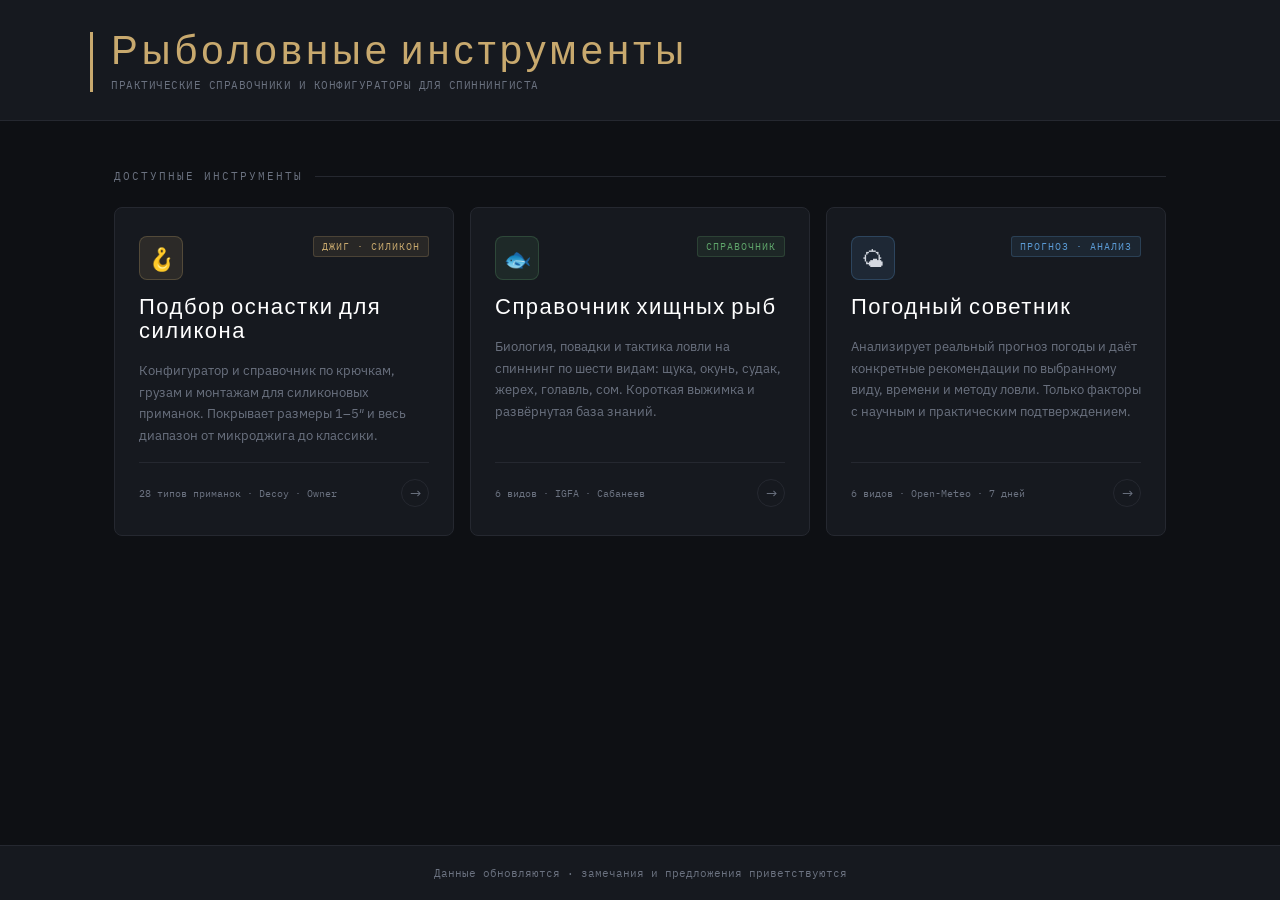
==== index.html @ ce031228 "feat: добавить плитку погодного советника на главную страницу" ====
<!DOCTYPE html>
<html lang="ru">
<head>
  <!-- Yandex.Metrika counter -->
<script type="text/javascript">
    (function(m,e,t,r,i,k,a){
        m[i]=m[i]||function(){
            (m[i].a=m[i].a||[]).push(arguments)
        };
        m[i].l=1*new Date();
        for (var j = 0; j < document.scripts.length; j++) {if (document.scripts[j].src === r) { return; }}
        k=e.createElement(t),a=e.getElementsByTagName(t)[0],k.async=1,k.src=r,a.parentNode.insertBefore(k,a)
    })(window, document,'script','https://mc.yandex.ru/metrika/tag.js?id=109350380', 'ym');

    ym(109350380, 'init', {ssr:true, webvisor:true, clickmap:true, ecommerce:"dataLayer", referrer: document.referrer, url: location.href, accurateTrackBounce:true, trackLinks:true});
</script>
<noscript><div><img src="https://mc.yandex.ru/watch/109350380" style="position:absolute; left:-9999px;" alt="" /></div></noscript>
<!-- /Yandex.Metrika counter -->
<meta charset="UTF-8">
<meta name="viewport" content="width=device-width, initial-scale=1.0">
<title>Рыболовные инструменты</title>
<link href="https://fonts.googleapis.com/css2?family=Bebas+Neue&family=IBM+Plex+Mono:wght@400;500&family=IBM+Plex+Sans:wght@300;400;500&display=swap" rel="stylesheet">
<style>
  :root {
    --bg:      #0e1014;
    --surface: #16191f;
    --surface2: #1c1f27;
    --border:  #252830;
    --accent:  #c8a96e;
    --text:    #d4d8e0;
    --muted:   #6b7280;
  }

  *, *::before, *::after { box-sizing: border-box; margin: 0; padding: 0; }

  body {
    background: var(--bg);
    color: var(--text);
    font-family: 'IBM Plex Sans', sans-serif;
    min-height: 100vh;
    display: flex;
    flex-direction: column;
    -webkit-font-smoothing: antialiased;
  }

  .site-header {
    border-bottom: 1px solid var(--border);
    background: var(--surface);
    padding: 32px 24px 28px;
  }

  .header-inner {
    max-width: 1100px;
    margin: 0 auto;
    border-left: 3px solid var(--accent);
    padding-left: 18px;
  }

  .site-title {
    font-family: 'Bebas Neue', sans-serif;
    font-size: 40px;
    letter-spacing: 4px;
    color: var(--accent);
    line-height: 1;
    margin-bottom: 6px;
  }

  .site-desc {
    font-family: 'IBM Plex Mono', monospace;
    font-size: 11px;
    color: var(--muted);
    letter-spacing: 0.5px;
    text-transform: uppercase;
  }

  .main {
    flex: 1;
    max-width: 1100px;
    margin: 0 auto;
    width: 100%;
    padding: 48px 24px;
  }

  .section-label {
    font-family: 'IBM Plex Mono', monospace;
    font-size: 11px;
    text-transform: uppercase;
    letter-spacing: 2px;
    color: var(--muted);
    margin-bottom: 24px;
    display: flex;
    align-items: center;
    gap: 12px;
  }

  .section-label::after {
    content: '';
    flex: 1;
    height: 1px;
    background: var(--border);
  }

  .tools-grid {
    display: grid;
    grid-template-columns: repeat(auto-fill, minmax(300px, 1fr));
    gap: 16px;
  }

  .tool-card {
    background: var(--surface);
    border: 1px solid var(--border);
    border-radius: 8px;
    padding: 28px 24px;
    text-decoration: none;
    color: inherit;
    display: flex;
    flex-direction: column;
    gap: 16px;
    transition: border-color 0.15s, background 0.15s, transform 0.15s;
    position: relative;
    overflow: hidden;
  }

  .tool-card::before {
    content: '';
    position: absolute;
    top: 0; left: 0; right: 0;
    height: 2px;
    background: var(--card-accent, var(--accent));
    opacity: 0;
    transition: opacity 0.15s;
  }

  .tool-card:hover {
    border-color: var(--card-accent, var(--accent));
    background: var(--surface2);
    transform: translateY(-2px);
  }

  .tool-card:hover::before { opacity: 1; }

  .tool-card-top {
    display: flex;
    align-items: flex-start;
    justify-content: space-between;
    gap: 12px;
  }

  .tool-icon {
    width: 44px;
    height: 44px;
    border-radius: 8px;
    display: flex;
    align-items: center;
    justify-content: center;
    font-size: 22px;
    flex-shrink: 0;
    background: var(--icon-bg);
    border: 1px solid var(--icon-border);
  }

  .tool-tag {
    font-family: 'IBM Plex Mono', monospace;
    font-size: 10px;
    text-transform: uppercase;
    letter-spacing: 1px;
    padding: 3px 8px;
    border-radius: 3px;
    background: var(--tag-bg);
    color: var(--card-accent, var(--accent));
    border: 1px solid var(--tag-border);
    white-space: nowrap;
  }

  .tool-name {
    font-family: 'Bebas Neue', sans-serif;
    font-size: 22px;
    letter-spacing: 1.5px;
    color: #fff;
    line-height: 1.1;
  }

  .tool-desc {
    font-size: 13px;
    color: var(--muted);
    line-height: 1.65;
    flex: 1;
  }

  .tool-footer {
    display: flex;
    align-items: center;
    justify-content: space-between;
    padding-top: 16px;
    border-top: 1px solid var(--border);
  }

  .tool-meta {
    font-family: 'IBM Plex Mono', monospace;
    font-size: 10px;
    color: var(--muted);
  }

  .tool-arrow {
    width: 28px;
    height: 28px;
    border-radius: 50%;
    border: 1px solid var(--border);
    display: flex;
    align-items: center;
    justify-content: center;
    color: var(--muted);
    font-size: 14px;
    transition: all 0.15s;
    flex-shrink: 0;
  }

  .tool-card:hover .tool-arrow {
    border-color: var(--card-accent, var(--accent));
    color: var(--card-accent, var(--accent));
  }

  /* Soon cards */
  .tool-card--soon {
    opacity: 0.4;
    pointer-events: none;
  }
  .tool-card--soon::before { display: none; }

  .site-footer {
    border-top: 1px solid var(--border);
    background: var(--surface);
    padding: 20px 24px;
    text-align: center;
  }

  .site-footer p {
    font-family: 'IBM Plex Mono', monospace;
    font-size: 11px;
    color: var(--muted);
  }

  @media (max-width: 600px) {
    .site-title { font-size: 30px; }
    .main { padding: 32px 16px; }
    .tools-grid { grid-template-columns: 1fr; }
    .tool-card { padding: 20px 16px; }
  }
</style>
</head>
<body>

<header class="site-header">
  <div class="header-inner">
    <div class="site-title">Рыболовные инструменты</div>
    <div class="site-desc">Практические справочники и конфигураторы для спиннингиста</div>
  </div>
</header>

<main class="main">

  <div class="section-label">Доступные инструменты</div>

  <div class="tools-grid">

    <a class="tool-card" href="./lure-tool/"
       style="--card-accent:#c8a96e;--icon-bg:rgba(200,169,110,0.12);--icon-border:rgba(200,169,110,0.25);--tag-bg:rgba(200,169,110,0.10);--tag-border:rgba(200,169,110,0.22)">
      <div class="tool-card-top">
        <div class="tool-icon">🪝</div>
        <span class="tool-tag">Джиг · Силикон</span>
      </div>
      <div class="tool-name">Подбор оснастки для силикона</div>
      <div class="tool-desc">
        Конфигуратор и справочник по крючкам, грузам и монтажам для силиконовых приманок.
        Покрывает размеры 1–5″ и весь диапазон от микроджига до классики.
      </div>
      <div class="tool-footer">
        <span class="tool-meta">28 типов приманок · Decoy · Owner</span>
        <span class="tool-arrow">→</span>
      </div>
    </a>

    <a class="tool-card" href="./fish-guide/"
       style="--card-accent:#5fa56b;--icon-bg:rgba(95,165,107,0.12);--icon-border:rgba(95,165,107,0.25);--tag-bg:rgba(95,165,107,0.10);--tag-border:rgba(95,165,107,0.22)">
      <div class="tool-card-top">
        <div class="tool-icon">🐟</div>
        <span class="tool-tag">Справочник</span>
      </div>
      <div class="tool-name">Справочник хищных рыб</div>
      <div class="tool-desc">
        Биология, повадки и тактика ловли на спиннинг по шести видам:
        щука, окунь, судак, жерех, голавль, сом. Короткая выжимка и развёрнутая база знаний.
      </div>
      <div class="tool-footer">
        <span class="tool-meta">6 видов · IGFA · Сабанеев</span>
        <span class="tool-arrow">→</span>
      </div>
    </a>

    <a class="tool-card" href="./weather-advisor/"
       style="--card-accent:#5b9bd5;--icon-bg:rgba(91,155,213,0.12);--icon-border:rgba(91,155,213,0.25);--tag-bg:rgba(91,155,213,0.10);--tag-border:rgba(91,155,213,0.22)">
      <div class="tool-card-top">
        <div class="tool-icon">🌤</div>
        <span class="tool-tag">Прогноз · Анализ</span>
      </div>
      <div class="tool-name">Погодный советник</div>
      <div class="tool-desc">
        Анализирует реальный прогноз погоды и даёт конкретные рекомендации по выбранному виду,
        времени и методу ловли. Только факторы с научным и практическим подтверждением.
      </div>
      <div class="tool-footer">
        <span class="tool-meta">6 видов · Open-Meteo · 7 дней</span>
        <span class="tool-arrow">→</span>
      </div>
    </a>

  </div>

</main>

<footer class="site-footer">
  <p>Данные обновляются · замечания и предложения приветствуются</p>
</footer>

</body>
</html>
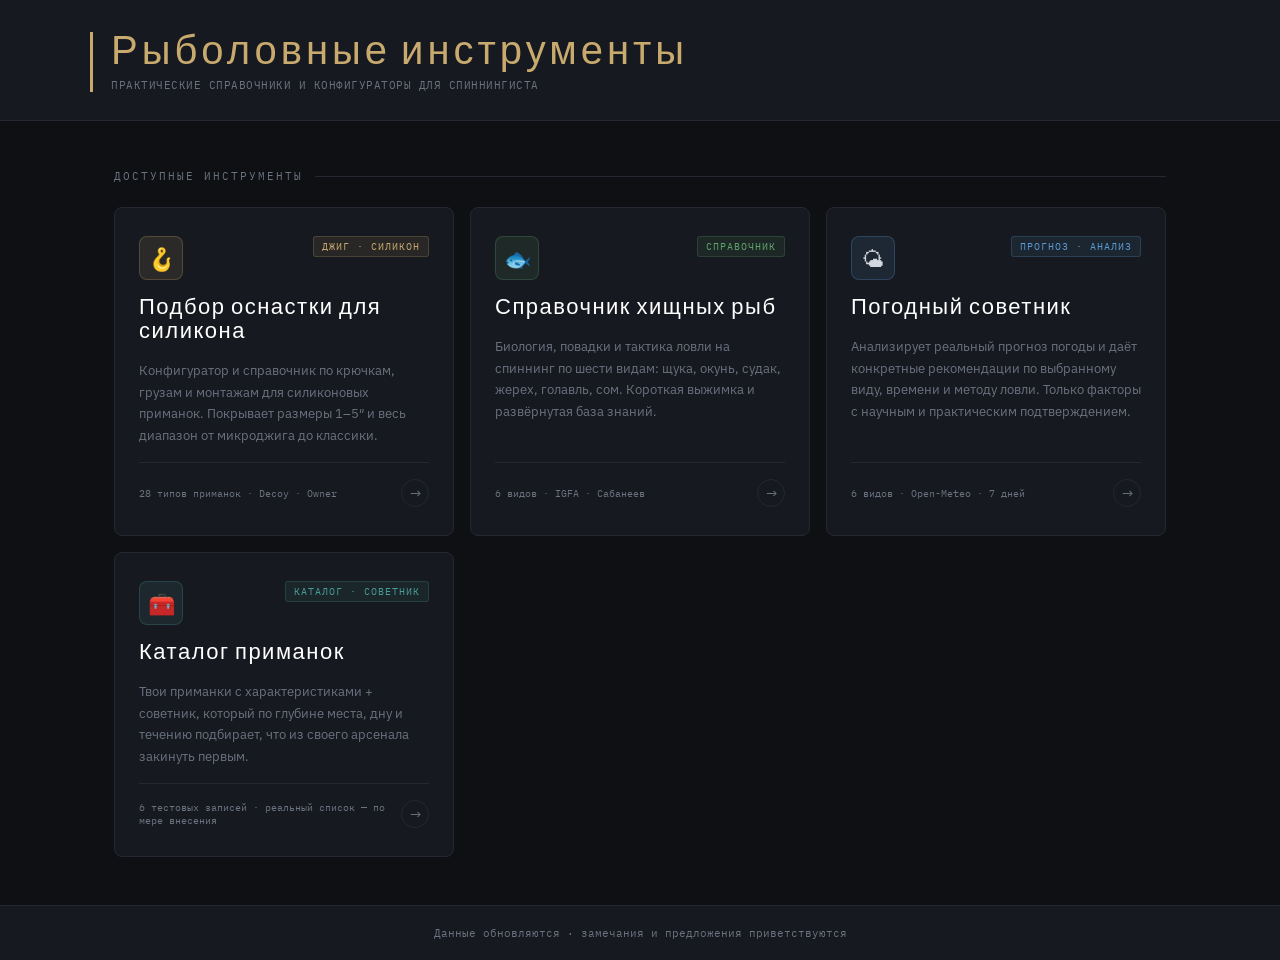
==== commit d3fa47a5: "add lure-catalog card to homepage" ====
--- a/index.html
+++ b/index.html
@@ -314,6 +314,23 @@
       </div>
     </a>
 
+    <a class="tool-card" href="./lure-catalog/"
+       style="--card-accent:#4a9d96;--icon-bg:rgba(74,157,150,0.12);--icon-border:rgba(74,157,150,0.25);--tag-bg:rgba(74,157,150,0.10);--tag-border:rgba(74,157,150,0.22)">
+      <div class="tool-card-top">
+        <div class="tool-icon">🧰</div>
+        <span class="tool-tag">Каталог · Советник</span>
+      </div>
+      <div class="tool-name">Каталог приманок</div>
+      <div class="tool-desc">
+        Твои приманки с характеристиками + советник, который по глубине места, дну и течению
+        подбирает, что из своего арсенала закинуть первым.
+      </div>
+      <div class="tool-footer">
+        <span class="tool-meta">6 тестовых записей · реальный список — по мере внесения</span>
+        <span class="tool-arrow">→</span>
+      </div>
+    </a>
+
   </div>
 
 </main>
